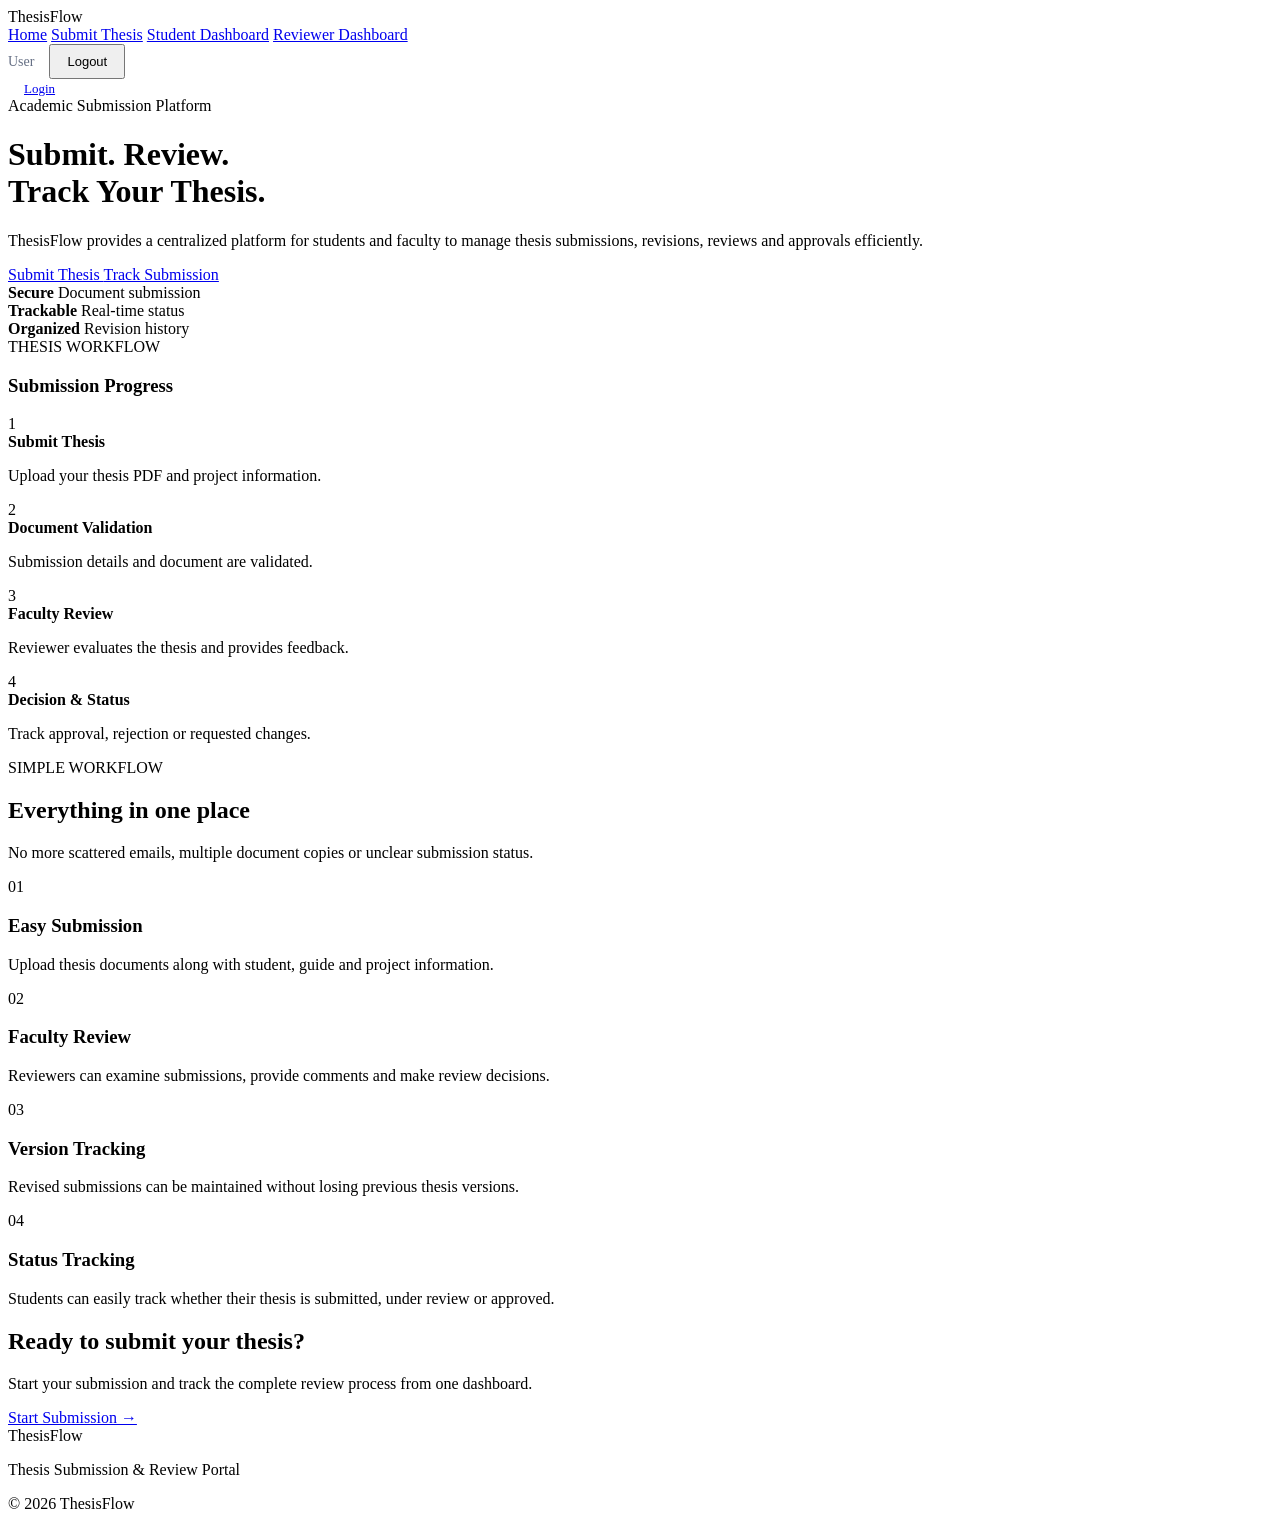
==== src/main/resources/templates/index.html @ e1b98d48 "Initial commit: working ThesisFlow application" ====
<!DOCTYPE html>
<html lang="en" xmlns:th="http://www.thymeleaf.org" xmlns:sec="http://www.thymeleaf.org/extras/spring-security">
<head>
    <meta charset="UTF-8">
    <meta name="viewport" content="width=device-width, initial-scale=1.0">

    <title>ThesisFlow | Thesis Submission Portal</title>

    <link rel="stylesheet" href="/css/style.css">
</head>

<body>

<!-- ================= NAVBAR ================= -->

<nav class="navbar">

    <div class="logo">
        <a href="/" style="text-decoration: none; color: inherit;">ThesisFlow</a>
    </div>

    <div class="nav-links">
        <a href="/">Home</a>
        <a sec:authorize="hasAuthority('ROLE_STUDENT')" href="/submit">Submit Thesis</a>
        <a sec:authorize="hasAuthority('ROLE_STUDENT')" href="/student">Student Dashboard</a>
        <a sec:authorize="hasAuthority('ROLE_REVIEWER')" href="/reviewer">Reviewer Dashboard</a>
        
        <div sec:authorize="isAuthenticated()" style="display: flex; align-items: center; gap: 15px;">
            <span style="font-size: 14px; color: #667085;" sec:authentication="name">User</span>
            <form th:action="@{/logout}" method="post" style="display: inline;">
                <button type="submit" class="secondary-btn" style="padding: 8px 16px; font-size: 13px; cursor: pointer;">Logout</button>
            </form>
        </div>
        <div sec:authorize="!isAuthenticated()">
            <a href="/login" class="primary-btn" style="padding: 8px 16px; font-size: 13px;">Login</a>
        </div>
    </div>

</nav>


<!-- ================= HERO ================= -->

<main class="hero">

    <!-- LEFT SIDE -->

    <div class="hero-content">

        <span class="badge">
            Academic Submission Platform
        </span>

        <h1>
            Submit. Review.<br>
            <span>Track Your Thesis.</span>
        </h1>

        <p>
            ThesisFlow provides a centralized platform for students
            and faculty to manage thesis submissions, revisions,
            reviews and approvals efficiently.
        </p>


        <div class="hero-buttons">

            <a href="/submit"
               class="primary-btn">

                Submit Thesis

            </a>


            <a href="/student"
               class="secondary-btn">

                Track Submission

            </a>

        </div>


        <!-- FEATURES -->

        <div class="quick-features">

            <div class="quick-feature">
                <strong>Secure</strong>
                <span>Document submission</span>
            </div>

            <div class="quick-feature">
                <strong>Trackable</strong>
                <span>Real-time status</span>
            </div>

            <div class="quick-feature">
                <strong>Organized</strong>
                <span>Revision history</span>
            </div>

        </div>

    </div>


    <!-- RIGHT SIDE -->

    <div class="workflow-card">

        <div class="workflow-header">

            <div>
                <span class="workflow-label">
                    THESIS WORKFLOW
                </span>

                <h3>
                    Submission Progress
                </h3>
            </div>

        </div>


        <!-- STEP 1 -->

        <div class="workflow-item">

            <div class="number">
                1
            </div>

            <div>

                <strong>
                    Submit Thesis
                </strong>

                <p>
                    Upload your thesis PDF and project information.
                </p>

            </div>

        </div>


        <!-- STEP 2 -->

        <div class="workflow-item">

            <div class="number">
                2
            </div>

            <div>

                <strong>
                    Document Validation
                </strong>

                <p>
                    Submission details and document are validated.
                </p>

            </div>

        </div>


        <!-- STEP 3 -->

        <div class="workflow-item">

            <div class="number">
                3
            </div>

            <div>

                <strong>
                    Faculty Review
                </strong>

                <p>
                    Reviewer evaluates the thesis and provides feedback.
                </p>

            </div>

        </div>


        <!-- STEP 4 -->

        <div class="workflow-item">

            <div class="number">
                4
            </div>

            <div>

                <strong>
                    Decision & Status
                </strong>

                <p>
                    Track approval, rejection or requested changes.
                </p>

            </div>

        </div>

    </div>

</main>


<!-- ================= HOW IT WORKS ================= -->

<section class="how-it-works">

    <div class="section-heading">

        <span class="badge">
            SIMPLE WORKFLOW
        </span>

        <h2>
            Everything in one place
        </h2>

        <p>
            No more scattered emails, multiple document copies
            or unclear submission status.
        </p>

    </div>


    <div class="feature-grid">

        <div class="feature-card">

            <div class="feature-icon">
                01
            </div>

            <h3>
                Easy Submission
            </h3>

            <p>
                Upload thesis documents along with student,
                guide and project information.
            </p>

        </div>


        <div class="feature-card">

            <div class="feature-icon">
                02
            </div>

            <h3>
                Faculty Review
            </h3>

            <p>
                Reviewers can examine submissions, provide comments
                and make review decisions.
            </p>

        </div>


        <div class="feature-card">

            <div class="feature-icon">
                03
            </div>

            <h3>
                Version Tracking
            </h3>

            <p>
                Revised submissions can be maintained without
                losing previous thesis versions.
            </p>

        </div>


        <div class="feature-card">

            <div class="feature-icon">
                04
            </div>

            <h3>
                Status Tracking
            </h3>

            <p>
                Students can easily track whether their thesis
                is submitted, under review or approved.
            </p>

        </div>

    </div>

</section>


<!-- ================= CTA ================= -->

<section class="cta-section">

    <div>

        <h2>
            Ready to submit your thesis?
        </h2>

        <p>
            Start your submission and track the complete
            review process from one dashboard.
        </p>

    </div>

    <a href="/submit"
       class="cta-button">

        Start Submission →

    </a>

</section>


<!-- ================= FOOTER ================= -->

<footer>

    <div class="footer-logo">
        ThesisFlow
    </div>

    <p>
        Thesis Submission & Review Portal
    </p>

    <p class="copyright">
        © 2026 ThesisFlow
    </p>

</footer>


</body>
</html>
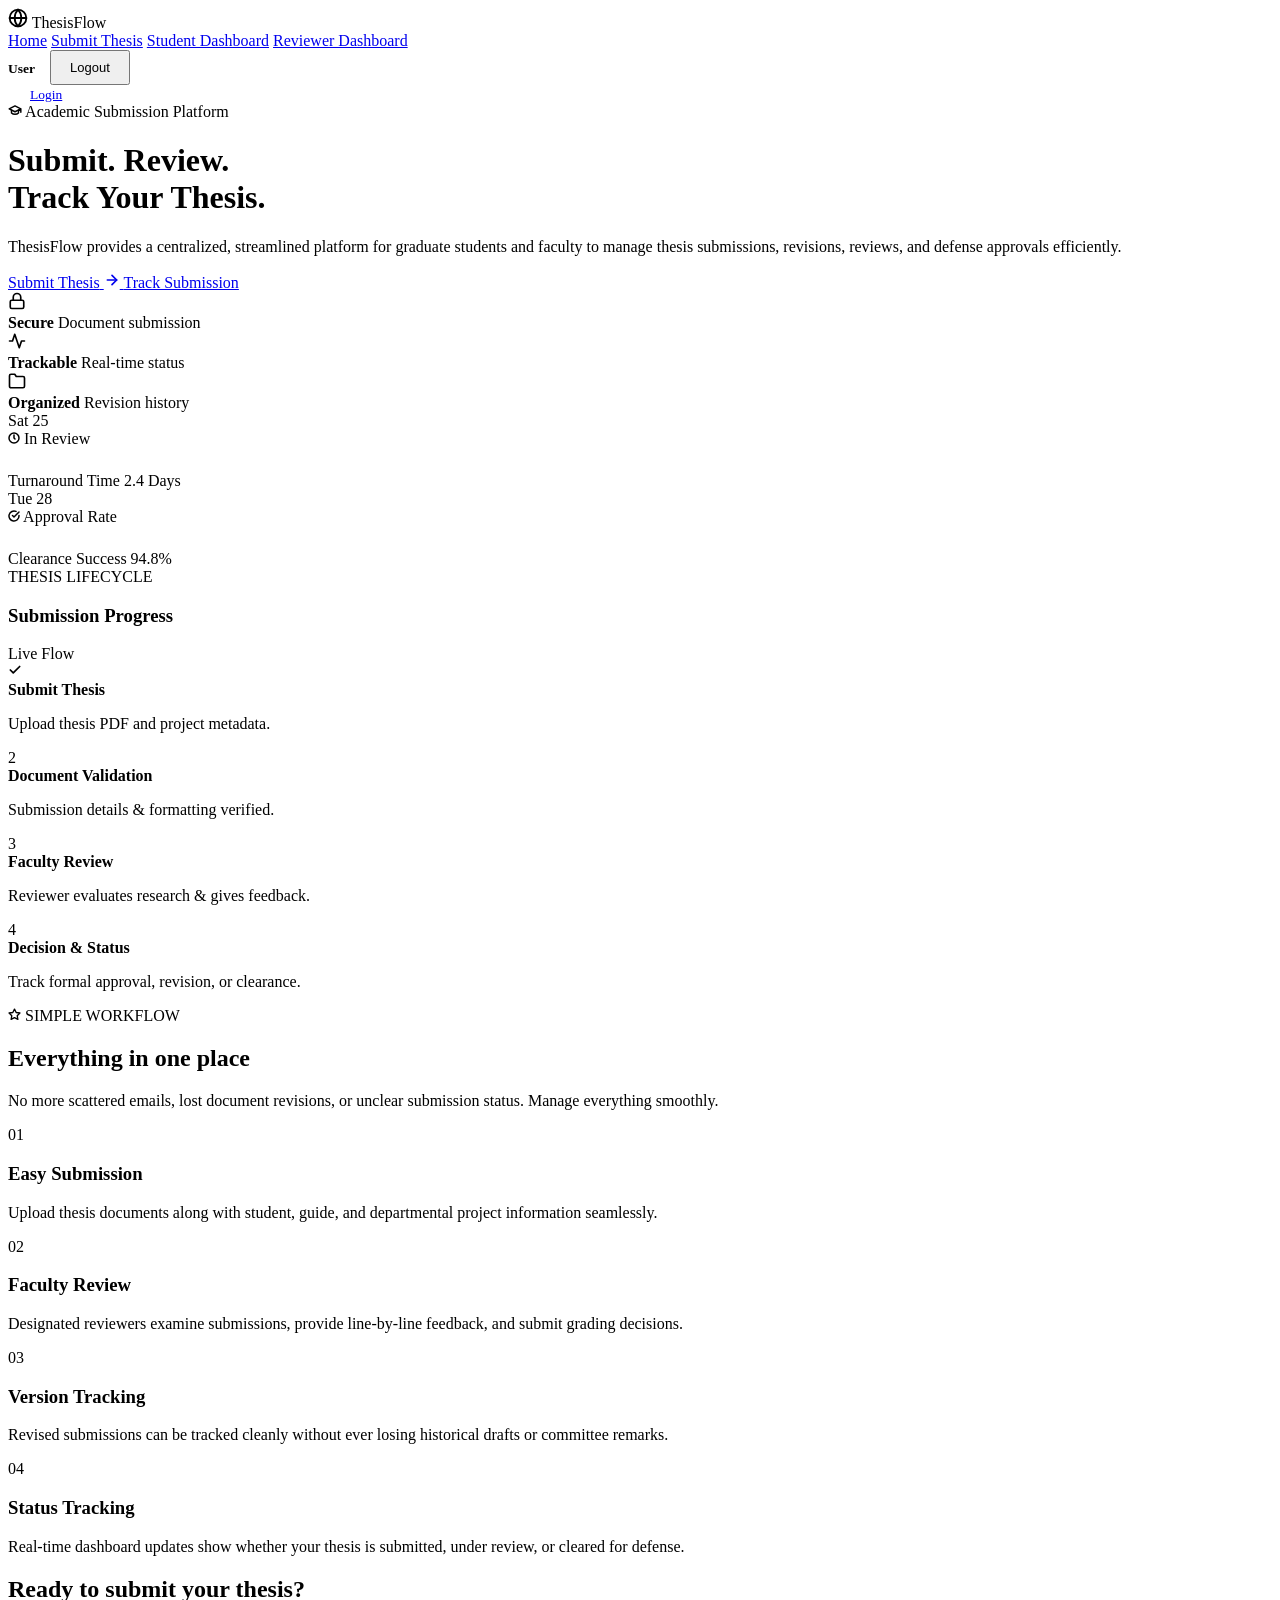
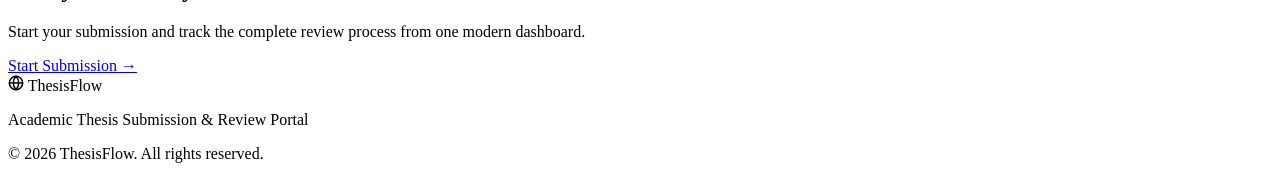
==== commit aa254839: "Improve thesis portal UI and stabilize Selenium tests" ====
--- a/src/main/resources/templates/index.html
+++ b/src/main/resources/templates/index.html
@@ -4,7 +4,12 @@
     <meta charset="UTF-8">
     <meta name="viewport" content="width=device-width, initial-scale=1.0">
 
-    <title>ThesisFlow | Thesis Submission Portal</title>
+    <title>ThesisFlow | Academic Thesis Portal</title>
+
+    <!-- Google Fonts: Plus Jakarta Sans & Poppins (matching reference UI) -->
+    <link rel="preconnect" href="https://fonts.googleapis.com">
+    <link rel="preconnect" href="https://fonts.gstatic.com" crossorigin>
+    <link href="https://fonts.googleapis.com/css2?family=Plus+Jakarta+Sans:ital,wght@0,400;0,500;0,600;0,700;0,800;1,400&family=Poppins:wght@400;500;600;700&display=swap" rel="stylesheet">
 
     <link rel="stylesheet" href="/css/style.css">
 </head>
@@ -16,23 +21,35 @@
 <nav class="navbar">
 
     <div class="logo">
-        <a href="/" style="text-decoration: none; color: inherit;">ThesisFlow</a>
+        <a href="/" style="text-decoration: none; color: inherit;">
+            <span class="logo-badge">
+                <svg width="20" height="20" viewBox="0 0 24 24" fill="none" stroke="currentColor" stroke-width="2.2" stroke-linecap="round" stroke-linejoin="round">
+                    <circle cx="12" cy="12" r="10"></circle>
+                    <path d="M12 2a14.5 14.5 0 0 0 0 20 14.5 14.5 0 0 0 0-20"></path>
+                    <path d="M2 12h20"></path>
+                </svg>
+            </span>
+            <span>Thesis<span class="logo-accent">Flow</span></span>
+        </a>
     </div>
 
     <div class="nav-links">
-        <a href="/">Home</a>
+        <a href="/" class="active">Home</a>
         <a sec:authorize="hasAuthority('ROLE_STUDENT')" href="/submit">Submit Thesis</a>
         <a sec:authorize="hasAuthority('ROLE_STUDENT')" href="/student">Student Dashboard</a>
         <a sec:authorize="hasAuthority('ROLE_REVIEWER')" href="/reviewer">Reviewer Dashboard</a>
         
         <div sec:authorize="isAuthenticated()" style="display: flex; align-items: center; gap: 15px;">
-            <span style="font-size: 14px; color: #667085;" sec:authentication="name">User</span>
+            <div class="user-session-chip">
+                <span class="user-avatar-dot"></span>
+                <span style="font-size: 13.5px; font-weight: 600; color: var(--text-secondary);" sec:authentication="name">User</span>
+            </div>
             <form th:action="@{/logout}" method="post" style="display: inline;">
-                <button type="submit" class="secondary-btn" style="padding: 8px 16px; font-size: 13px; cursor: pointer;">Logout</button>
+                <button type="submit" class="secondary-btn" style="padding: 8px 18px; font-size: 13px; cursor: pointer;">Logout</button>
             </form>
         </div>
         <div sec:authorize="!isAuthenticated()">
-            <a href="/login" class="primary-btn" style="padding: 8px 16px; font-size: 13px;">Login</a>
+            <a href="/login" class="primary-btn" style="padding: 10px 22px; font-size: 13.5px;">Login</a>
         </div>
     </div>
 
@@ -48,6 +65,10 @@
     <div class="hero-content">
 
         <span class="badge">
+            <svg width="14" height="14" viewBox="0 0 24 24" fill="none" stroke="currentColor" stroke-width="2.5" stroke-linecap="round" stroke-linejoin="round">
+                <path d="M22 10v6M2 10l10-5 10 5-10 5z"></path>
+                <path d="M6 12v5c3 3 9 3 12 0v-5"></path>
+            </svg>
             Academic Submission Platform
         </span>
 
@@ -57,162 +78,186 @@
         </h1>
 
         <p>
-            ThesisFlow provides a centralized platform for students
-            and faculty to manage thesis submissions, revisions,
-            reviews and approvals efficiently.
+            ThesisFlow provides a centralized, streamlined platform for graduate students
+            and faculty to manage thesis submissions, revisions, reviews, and defense approvals efficiently.
         </p>
 
 
         <div class="hero-buttons">
 
-            <a href="/submit"
-               class="primary-btn">
-
-                Submit Thesis
-
+            <a href="/submit" class="primary-btn">
+                <span>Submit Thesis</span>
+                <svg width="16" height="16" viewBox="0 0 24 24" fill="none" stroke="currentColor" stroke-width="2.5" stroke-linecap="round" stroke-linejoin="round">
+                    <line x1="5" y1="12" x2="19" y2="12"></line>
+                    <polyline points="12 5 19 12 12 19"></polyline>
+                </svg>
             </a>
 
 
-            <a href="/student"
-               class="secondary-btn">
-
+            <a href="/student" class="secondary-btn">
                 Track Submission
-
             </a>
 
         </div>
 
 
-        <!-- FEATURES -->
+        <!-- QUICK FEATURES (MIRRORING PILL TAGS FROM REFERENCE) -->
 
         <div class="quick-features">
 
             <div class="quick-feature">
-                <strong>Secure</strong>
-                <span>Document submission</span>
+                <div class="quick-feature-icon coral">
+                    <svg width="18" height="18" viewBox="0 0 24 24" fill="none" stroke="currentColor" stroke-width="2.2" stroke-linecap="round" stroke-linejoin="round">
+                        <rect x="3" y="11" width="18" height="11" rx="2" ry="2"></rect>
+                        <path d="M7 11V7a5 5 0 0 1 10 0v4"></path>
+                    </svg>
+                </div>
+                <div class="quick-feature-text">
+                    <strong>Secure</strong>
+                    <span>Document submission</span>
+                </div>
             </div>
 
             <div class="quick-feature">
-                <strong>Trackable</strong>
-                <span>Real-time status</span>
+                <div class="quick-feature-icon purple">
+                    <svg width="18" height="18" viewBox="0 0 24 24" fill="none" stroke="currentColor" stroke-width="2.2" stroke-linecap="round" stroke-linejoin="round">
+                        <polyline points="22 12 18 12 15 21 9 3 6 12 2 12"></polyline>
+                    </svg>
+                </div>
+                <div class="quick-feature-text">
+                    <strong>Trackable</strong>
+                    <span>Real-time status</span>
+                </div>
             </div>
 
             <div class="quick-feature">
-                <strong>Organized</strong>
-                <span>Revision history</span>
-            </div>
-
-        </div>
-
-    </div>
-
-
-    <!-- RIGHT SIDE -->
-
-    <div class="workflow-card">
-
-        <div class="workflow-header">
-
-            <div>
-                <span class="workflow-label">
-                    THESIS WORKFLOW
-                </span>
-
-                <h3>
-                    Submission Progress
-                </h3>
-            </div>
-
-        </div>
-
-
-        <!-- STEP 1 -->
-
-        <div class="workflow-item">
-
-            <div class="number">
-                1
-            </div>
-
-            <div>
-
-                <strong>
-                    Submit Thesis
-                </strong>
-
-                <p>
-                    Upload your thesis PDF and project information.
-                </p>
-
-            </div>
-
-        </div>
-
-
-        <!-- STEP 2 -->
-
-        <div class="workflow-item">
-
-            <div class="number">
-                2
-            </div>
-
-            <div>
-
-                <strong>
-                    Document Validation
-                </strong>
-
-                <p>
-                    Submission details and document are validated.
-                </p>
-
-            </div>
-
-        </div>
-
-
-        <!-- STEP 3 -->
-
-        <div class="workflow-item">
-
-            <div class="number">
-                3
-            </div>
-
-            <div>
-
-                <strong>
-                    Faculty Review
-                </strong>
-
-                <p>
-                    Reviewer evaluates the thesis and provides feedback.
-                </p>
-
-            </div>
-
-        </div>
-
-
-        <!-- STEP 4 -->
-
-        <div class="workflow-item">
-
-            <div class="number">
-                4
-            </div>
-
-            <div>
-
-                <strong>
-                    Decision & Status
-                </strong>
-
-                <p>
-                    Track approval, rejection or requested changes.
-                </p>
-
+                <div class="quick-feature-icon teal">
+                    <svg width="18" height="18" viewBox="0 0 24 24" fill="none" stroke="currentColor" stroke-width="2.2" stroke-linecap="round" stroke-linejoin="round">
+                        <path d="M22 19a2 2 0 0 1-2 2H4a2 2 0 0 1-2-2V5a2 2 0 0 1 2-2h5l2 3h9a2 2 0 0 1 2 2z"></path>
+                    </svg>
+                </div>
+                <div class="quick-feature-text">
+                    <strong>Organized</strong>
+                    <span>Revision history</span>
+                </div>
+            </div>
+
+        </div>
+
+    </div>
+
+
+    <!-- RIGHT SIDE: HERO INTERACTIVE MOCKUP (MIRRORING USER'S REFERENCE DESIGN) -->
+
+    <div class="hero-mockup-wrapper">
+
+        <!-- Top Reference Card 1: Warm Coral / Orange Banner -->
+        <div class="hero-stat-card orange">
+            <div class="stat-card-left">
+                <div class="stat-date-badge">
+                    <span class="day">Sat</span>
+                    <span class="date">25</span>
+                </div>
+                <div>
+                    <span class="stat-meta-pill">
+                        <svg width="12" height="12" viewBox="0 0 24 24" fill="none" stroke="currentColor" stroke-width="3" stroke-linecap="round" stroke-linejoin="round"><circle cx="12" cy="12" r="10"></circle><polyline points="12 6 12 12 14 14"></polyline></svg>
+                        In Review
+                    </span>
+                    <svg width="90" height="20" viewBox="0 0 90 20" style="display: block; margin-top: 4px;">
+                        <path d="M2,10 Q22,2 45,10 T88,10" fill="none" stroke="rgba(255,255,255,0.7)" stroke-width="2.2" stroke-linecap="round" />
+                    </svg>
+                </div>
+            </div>
+            <div class="stat-metric-right">
+                <span class="metric-label">Turnaround Time</span>
+                <span class="metric-value">2.4 Days</span>
+            </div>
+        </div>
+
+        <!-- Top Reference Card 2: Deep Plum / Royal Purple Banner -->
+        <div class="hero-stat-card purple">
+            <div class="stat-card-left">
+                <div class="stat-date-badge">
+                    <span class="day">Tue</span>
+                    <span class="date">28</span>
+                </div>
+                <div>
+                    <span class="stat-meta-pill">
+                        <svg width="12" height="12" viewBox="0 0 24 24" fill="none" stroke="currentColor" stroke-width="3" stroke-linecap="round" stroke-linejoin="round"><path d="M22 11.08V12a10 10 0 1 1-5.93-9.14"></path><polyline points="22 4 12 14.01 9 11.01"></polyline></svg>
+                        Approval Rate
+                    </span>
+                    <svg width="90" height="20" viewBox="0 0 90 20" style="display: block; margin-top: 4px;">
+                        <path d="M2,12 Q24,4 45,11 T88,8" fill="none" stroke="rgba(255,255,255,0.7)" stroke-width="2.2" stroke-linecap="round" />
+                    </svg>
+                </div>
+            </div>
+            <div class="stat-metric-right">
+                <span class="metric-label">Clearance Success</span>
+                <span class="metric-value">94.8%</span>
+            </div>
+        </div>
+
+
+        <!-- WORKFLOW PROGRESS CARD -->
+
+        <div class="workflow-card">
+
+            <div class="workflow-header">
+                <div>
+                    <span class="workflow-label">
+                        THESIS LIFECYCLE
+                    </span>
+                    <h3>Submission Progress</h3>
+                </div>
+                <span class="status-indicator-pill">Live Flow</span>
+            </div>
+
+
+            <!-- STEP 1 -->
+            <div class="workflow-item completed">
+                <div class="number">
+                    <svg width="14" height="14" viewBox="0 0 24 24" fill="none" stroke="currentColor" stroke-width="3" stroke-linecap="round" stroke-linejoin="round"><polyline points="20 6 9 17 4 12"></polyline></svg>
+                </div>
+                <div>
+                    <strong>Submit Thesis</strong>
+                    <p>Upload thesis PDF and project metadata.</p>
+                </div>
+            </div>
+
+
+            <!-- STEP 2 -->
+            <div class="workflow-item active">
+                <div class="number">
+                    2
+                </div>
+                <div>
+                    <strong>Document Validation</strong>
+                    <p>Submission details & formatting verified.</p>
+                </div>
+            </div>
+
+
+            <!-- STEP 3 -->
+            <div class="workflow-item">
+                <div class="number">
+                    3
+                </div>
+                <div>
+                    <strong>Faculty Review</strong>
+                    <p>Reviewer evaluates research & gives feedback.</p>
+                </div>
+            </div>
+
+
+            <!-- STEP 4 -->
+            <div class="workflow-item">
+                <div class="number">
+                    4
+                </div>
+                <div>
+                    <strong>Decision & Status</strong>
+                    <p>Track formal approval, revision, or clearance.</p>
+                </div>
             </div>
 
         </div>
@@ -229,16 +274,15 @@
     <div class="section-heading">
 
         <span class="badge">
+            <svg width="13" height="13" viewBox="0 0 24 24" fill="none" stroke="currentColor" stroke-width="2.5" stroke-linecap="round" stroke-linejoin="round"><polygon points="12 2 15.09 8.26 22 9.27 17 14.14 18.18 21.02 12 17.77 5.82 21.02 7 14.14 2 9.27 8.91 8.26 12 2"></polygon></svg>
             SIMPLE WORKFLOW
         </span>
 
-        <h2>
-            Everything in one place
-        </h2>
+        <h2>Everything in one place</h2>
 
         <p>
-            No more scattered emails, multiple document copies
-            or unclear submission status.
+            No more scattered emails, lost document revisions,
+            or unclear submission status. Manage everything smoothly.
         </p>
 
     </div>
@@ -247,74 +291,46 @@
     <div class="feature-grid">
 
         <div class="feature-card">
-
             <div class="feature-icon">
                 01
             </div>
-
-            <h3>
-                Easy Submission
-            </h3>
-
+            <h3>Easy Submission</h3>
             <p>
-                Upload thesis documents along with student,
-                guide and project information.
+                Upload thesis documents along with student, guide, and departmental project information seamlessly.
             </p>
-
         </div>
 
 
         <div class="feature-card">
-
             <div class="feature-icon">
                 02
             </div>
-
-            <h3>
-                Faculty Review
-            </h3>
-
+            <h3>Faculty Review</h3>
             <p>
-                Reviewers can examine submissions, provide comments
-                and make review decisions.
+                Designated reviewers examine submissions, provide line-by-line feedback, and submit grading decisions.
             </p>
-
         </div>
 
 
         <div class="feature-card">
-
             <div class="feature-icon">
                 03
             </div>
-
-            <h3>
-                Version Tracking
-            </h3>
-
+            <h3>Version Tracking</h3>
             <p>
-                Revised submissions can be maintained without
-                losing previous thesis versions.
+                Revised submissions can be tracked cleanly without ever losing historical drafts or committee remarks.
             </p>
-
         </div>
 
 
         <div class="feature-card">
-
             <div class="feature-icon">
                 04
             </div>
-
-            <h3>
-                Status Tracking
-            </h3>
-
+            <h3>Status Tracking</h3>
             <p>
-                Students can easily track whether their thesis
-                is submitted, under review or approved.
+                Real-time dashboard updates show whether your thesis is submitted, under review, or cleared for defense.
             </p>
-
         </div>
 
     </div>
@@ -327,23 +343,14 @@
 <section class="cta-section">
 
     <div>
-
-        <h2>
-            Ready to submit your thesis?
-        </h2>
-
+        <h2>Ready to submit your thesis?</h2>
         <p>
-            Start your submission and track the complete
-            review process from one dashboard.
+            Start your submission and track the complete review process from one modern dashboard.
         </p>
-
-    </div>
-
-    <a href="/submit"
-       class="cta-button">
-
+    </div>
+
+    <a href="/submit" class="cta-button">
         Start Submission →
-
     </a>
 
 </section>
@@ -354,19 +361,25 @@
 <footer>
 
     <div class="footer-logo">
-        ThesisFlow
+        <span class="logo-badge" style="width: 28px; height: 28px; border-radius: 8px;">
+            <svg width="16" height="16" viewBox="0 0 24 24" fill="none" stroke="currentColor" stroke-width="2.2" stroke-linecap="round" stroke-linejoin="round">
+                <circle cx="12" cy="12" r="10"></circle>
+                <path d="M12 2a14.5 14.5 0 0 0 0 20 14.5 14.5 0 0 0 0-20"></path>
+                <path d="M2 12h20"></path>
+            </svg>
+        </span>
+        <span>Thesis<span class="logo-accent">Flow</span></span>
     </div>
 
     <p>
-        Thesis Submission & Review Portal
+        Academic Thesis Submission & Review Portal
     </p>
 
     <p class="copyright">
-        © 2026 ThesisFlow
+        © 2026 ThesisFlow. All rights reserved.
     </p>
 
 </footer>
-
 
 </body>
 </html>
